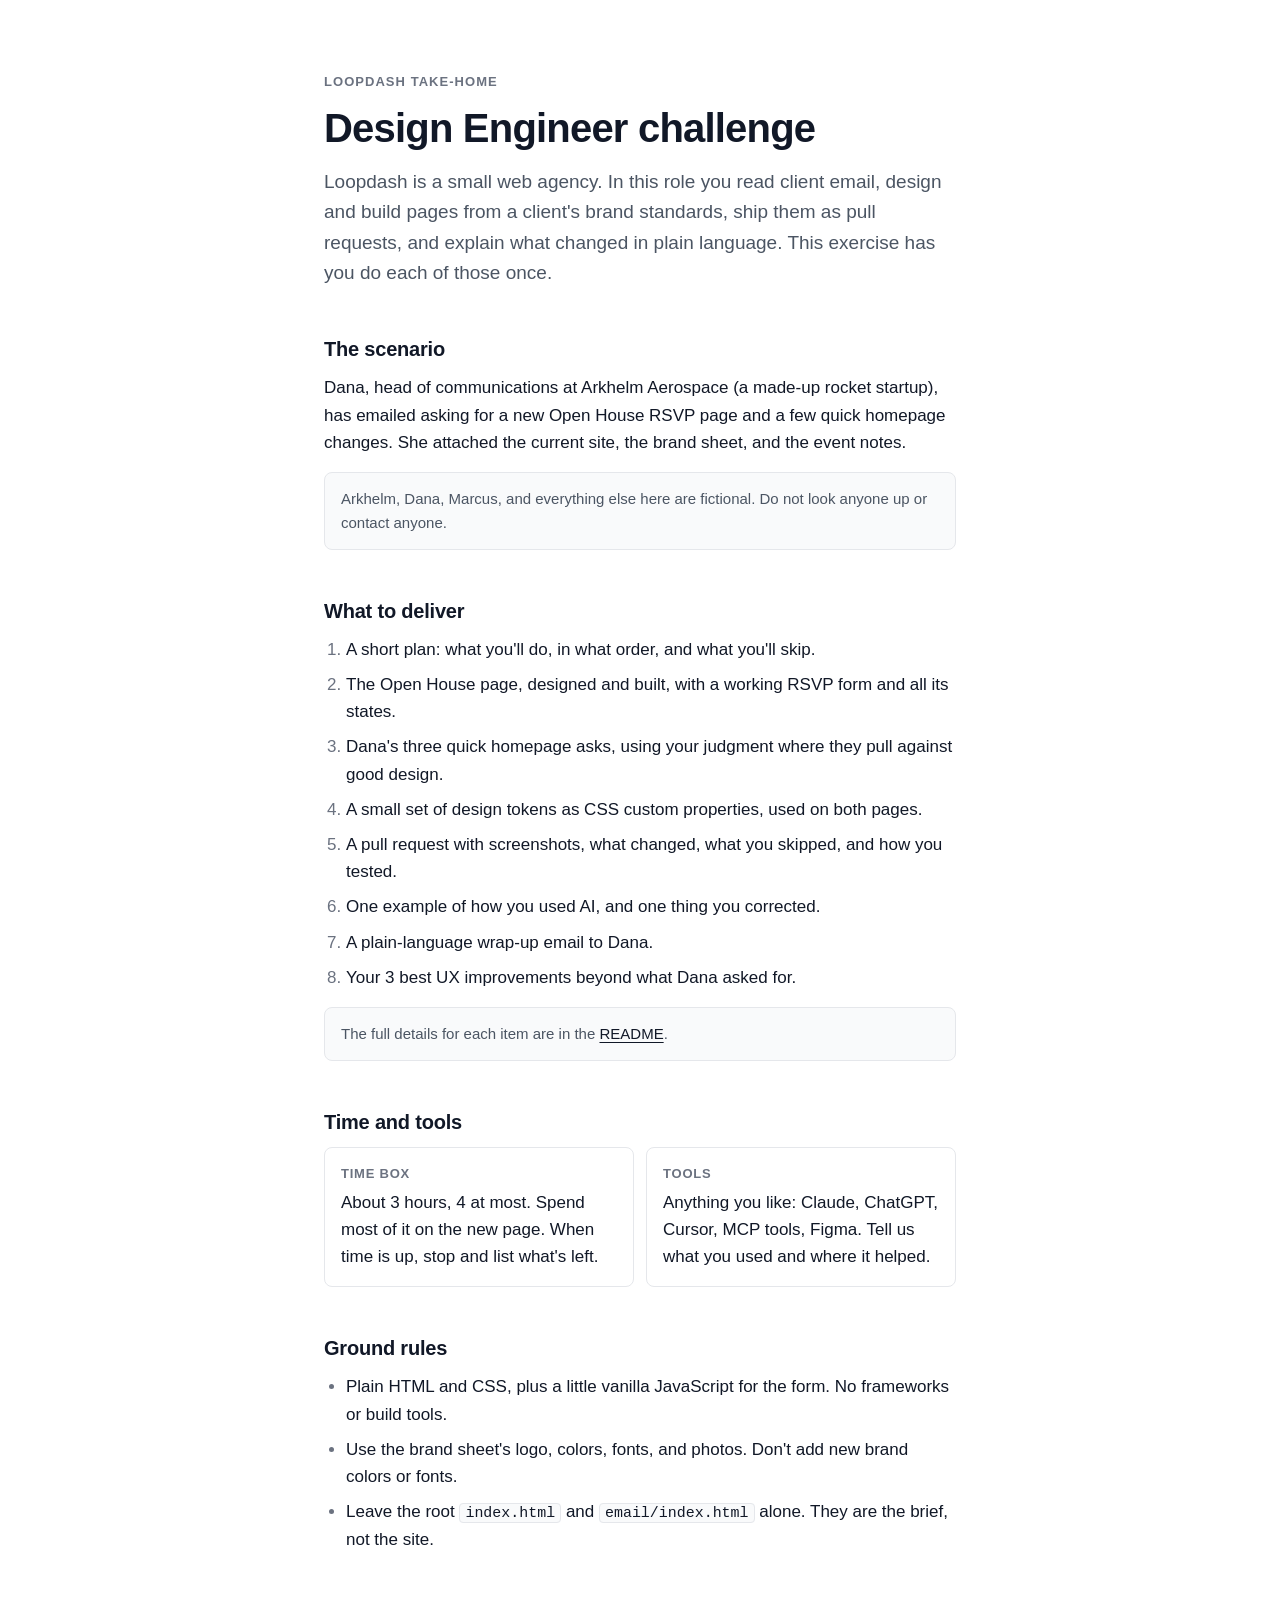
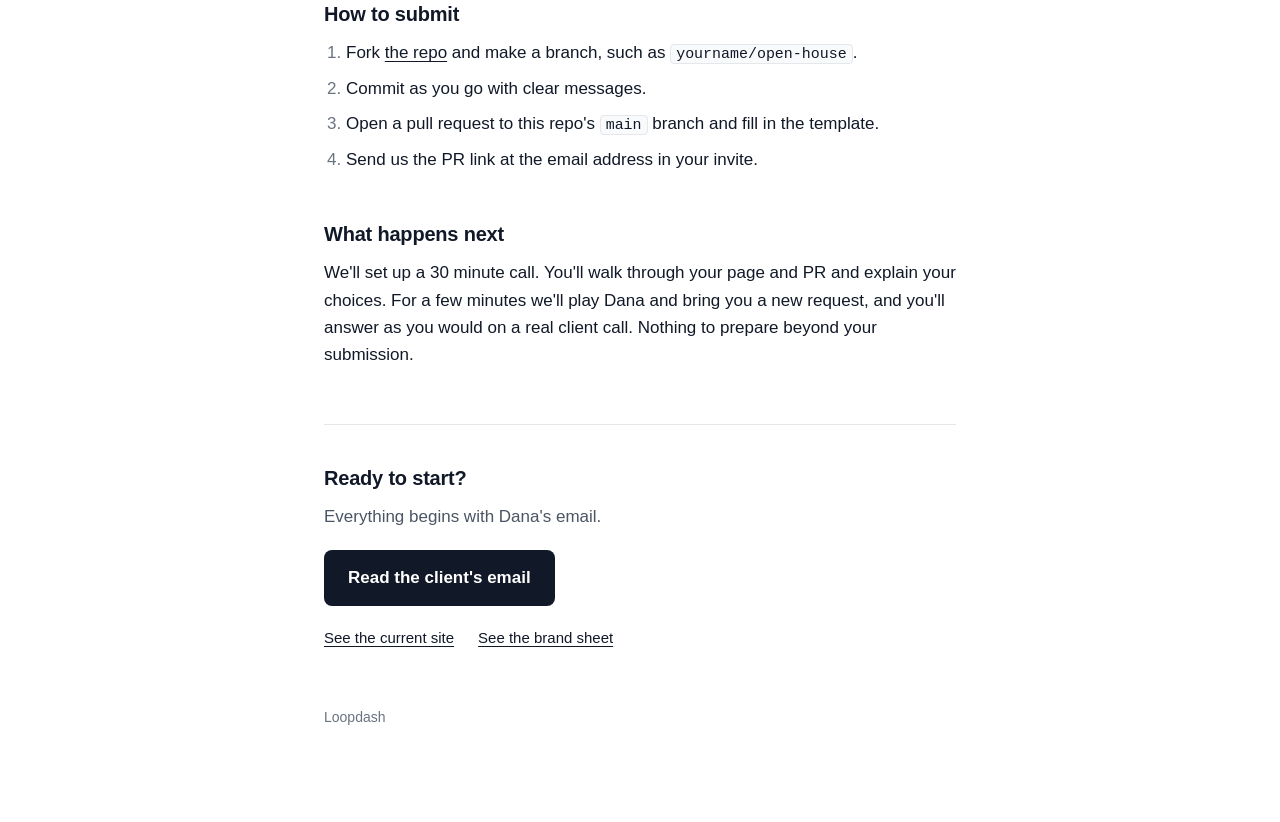
==== index.html @ 8eb222ab "Remove interviewer name from instructions and README" ====
<!DOCTYPE html>
<html lang="en">
<head>
  <meta charset="UTF-8">
  <meta name="viewport" content="width=device-width, initial-scale=1">
  <title>Design Engineer challenge | Loopdash</title>
  <meta name="description" content="Instructions for the Loopdash Design Engineer take-home challenge.">
  <style>
    :root {
      color-scheme: light;
      --ink: #111827;
      --muted: #4b5563;
      --subtle: #6b7280;
      --line: #e5e7eb;
      --bg: #ffffff;
      --panel: #f9fafb;
      --accent: #111827;
      --accent-hover: #374151;
      --focus: #2563eb;
    }
    * { box-sizing: border-box; }
    html { -webkit-text-size-adjust: 100%; }
    body {
      margin: 0;
      background: var(--bg);
      color: var(--ink);
      font-family: Inter, -apple-system, BlinkMacSystemFont, "Segoe UI", Roboto, Helvetica, Arial, sans-serif;
      font-size: 17px;
      line-height: 1.6;
    }
    main {
      max-width: 680px;
      margin: 0 auto;
      padding: 72px 24px 96px;
    }
    .eyebrow {
      margin: 0 0 12px;
      font-size: 13px;
      font-weight: 600;
      letter-spacing: 0.08em;
      text-transform: uppercase;
      color: var(--subtle);
    }
    h1 {
      margin: 0 0 16px;
      font-size: 40px;
      line-height: 1.15;
      letter-spacing: -0.02em;
    }
    .lede { margin: 0; font-size: 19px; color: var(--muted); }
    section { margin-top: 48px; }
    h2 {
      margin: 0 0 12px;
      font-size: 20px;
      line-height: 1.3;
      letter-spacing: -0.01em;
    }
    p { margin: 0 0 12px; }
    ul, ol { margin: 0; padding-left: 22px; }
    li { margin-bottom: 8px; }
    li::marker { color: var(--subtle); }
    code {
      font-family: ui-monospace, SFMono-Regular, Menlo, Consolas, monospace;
      font-size: 0.88em;
      background: var(--panel);
      border: 1px solid var(--line);
      border-radius: 4px;
      padding: 1px 5px;
    }
    .note {
      margin-top: 16px;
      padding: 14px 16px;
      background: var(--panel);
      border: 1px solid var(--line);
      border-radius: 8px;
      font-size: 15px;
      color: var(--muted);
    }
    .facts {
      display: grid;
      grid-template-columns: repeat(2, 1fr);
      gap: 12px;
      margin: 0;
    }
    .facts div {
      padding: 16px;
      border: 1px solid var(--line);
      border-radius: 8px;
    }
    .facts dt { font-size: 13px; font-weight: 600; color: var(--subtle); text-transform: uppercase; letter-spacing: 0.06em; }
    .facts dd { margin: 4px 0 0; }
    a { color: var(--ink); text-underline-offset: 3px; }
    a:hover { color: var(--accent-hover); }
    a:focus-visible, .btn:focus-visible { outline: 2px solid var(--focus); outline-offset: 3px; border-radius: 4px; }
    .cta {
      margin-top: 56px;
      padding-top: 40px;
      border-top: 1px solid var(--line);
    }
    .cta p { color: var(--muted); }
    .btn {
      display: inline-block;
      margin-top: 8px;
      padding: 14px 24px;
      background: var(--accent);
      color: #fff;
      border-radius: 8px;
      font-weight: 600;
      text-decoration: none;
      transition: background-color 0.15s ease;
    }
    .btn:hover { background: var(--accent-hover); color: #fff; }
    .btn:active { transform: translateY(1px); }
    .btn:focus-visible { border-radius: 8px; }
    .secondary {
      display: flex;
      flex-wrap: wrap;
      gap: 8px 24px;
      margin: 20px 0 0;
      padding: 0;
      list-style: none;
      font-size: 15px;
    }
    .secondary li { margin: 0; }
    footer { margin-top: 56px; font-size: 14px; color: var(--subtle); }
    @media (max-width: 600px) {
      body { font-size: 16px; }
      main { padding: 40px 20px 64px; }
      h1 { font-size: 30px; }
      .lede { font-size: 17px; }
      section { margin-top: 40px; }
      .facts { grid-template-columns: 1fr; }
      .btn { display: block; text-align: center; }
    }
    @media (prefers-reduced-motion: reduce) {
      .btn { transition: none; }
      .btn:active { transform: none; }
    }
  </style>
</head>
<body>
  <main>
    <p class="eyebrow">Loopdash take-home</p>
    <h1>Design Engineer challenge</h1>
    <p class="lede">Loopdash is a small web agency. In this role you read client email, design and build pages from a client's brand standards, ship them as pull requests, and explain what changed in plain language. This exercise has you do each of those once.</p>

    <section aria-labelledby="scenario">
      <h2 id="scenario">The scenario</h2>
      <p>Dana, head of communications at Arkhelm Aerospace (a made-up rocket startup), has emailed asking for a new Open House RSVP page and a few quick homepage changes. She attached the current site, the brand sheet, and the event notes.</p>
      <p class="note">Arkhelm, Dana, Marcus, and everything else here are fictional. Do not look anyone up or contact anyone.</p>
    </section>

    <section aria-labelledby="deliver">
      <h2 id="deliver">What to deliver</h2>
      <ol>
        <li>A short plan: what you'll do, in what order, and what you'll skip.</li>
        <li>The Open House page, designed and built, with a working RSVP form and all its states.</li>
        <li>Dana's three quick homepage asks, using your judgment where they pull against good design.</li>
        <li>A small set of design tokens as CSS custom properties, used on both pages.</li>
        <li>A pull request with screenshots, what changed, what you skipped, and how you tested.</li>
        <li>One example of how you used AI, and one thing you corrected.</li>
        <li>A plain-language wrap-up email to Dana.</li>
        <li>Your 3 best UX improvements beyond what Dana asked for.</li>
      </ol>
      <p class="note">The full details for each item are in the <a href="https://github.com/loopdash/design-engineer-challenge#readme">README</a>.</p>
    </section>

    <section aria-labelledby="time">
      <h2 id="time">Time and tools</h2>
      <dl class="facts">
        <div>
          <dt>Time box</dt>
          <dd>About 3 hours, 4 at most. Spend most of it on the new page. When time is up, stop and list what's left.</dd>
        </div>
        <div>
          <dt>Tools</dt>
          <dd>Anything you like: Claude, ChatGPT, Cursor, MCP tools, Figma. Tell us what you used and where it helped.</dd>
        </div>
      </dl>
    </section>

    <section aria-labelledby="rules">
      <h2 id="rules">Ground rules</h2>
      <ul>
        <li>Plain HTML and CSS, plus a little vanilla JavaScript for the form. No frameworks or build tools.</li>
        <li>Use the brand sheet's logo, colors, fonts, and photos. Don't add new brand colors or fonts.</li>
        <li>Leave the root <code>index.html</code> and <code>email/index.html</code> alone. They are the brief, not the site.</li>
      </ul>
    </section>

    <section aria-labelledby="submit">
      <h2 id="submit">How to submit</h2>
      <ol>
        <li>Fork <a href="https://github.com/loopdash/design-engineer-challenge">the repo</a> and make a branch, such as <code>yourname/open-house</code>.</li>
        <li>Commit as you go with clear messages.</li>
        <li>Open a pull request to this repo's <code>main</code> branch and fill in the template.</li>
        <li>Send us the PR link at the email address in your invite.</li>
      </ol>
    </section>

    <section aria-labelledby="next">
      <h2 id="next">What happens next</h2>
      <p>We'll set up a 30 minute call. You'll walk through your page and PR and explain your choices. For a few minutes we'll play Dana and bring you a new request, and you'll answer as you would on a real client call. Nothing to prepare beyond your submission.</p>
    </section>

    <section class="cta" aria-labelledby="start">
      <h2 id="start">Ready to start?</h2>
      <p>Everything begins with Dana's email.</p>
      <a class="btn" href="email/index.html">Read the client's email</a>
      <ul class="secondary">
        <li><a href="site/index.html">See the current site</a></li>
        <li><a href="brand/index.html">See the brand sheet</a></li>
      </ul>
    </section>

    <footer>Loopdash</footer>
  </main>
</body>
</html>
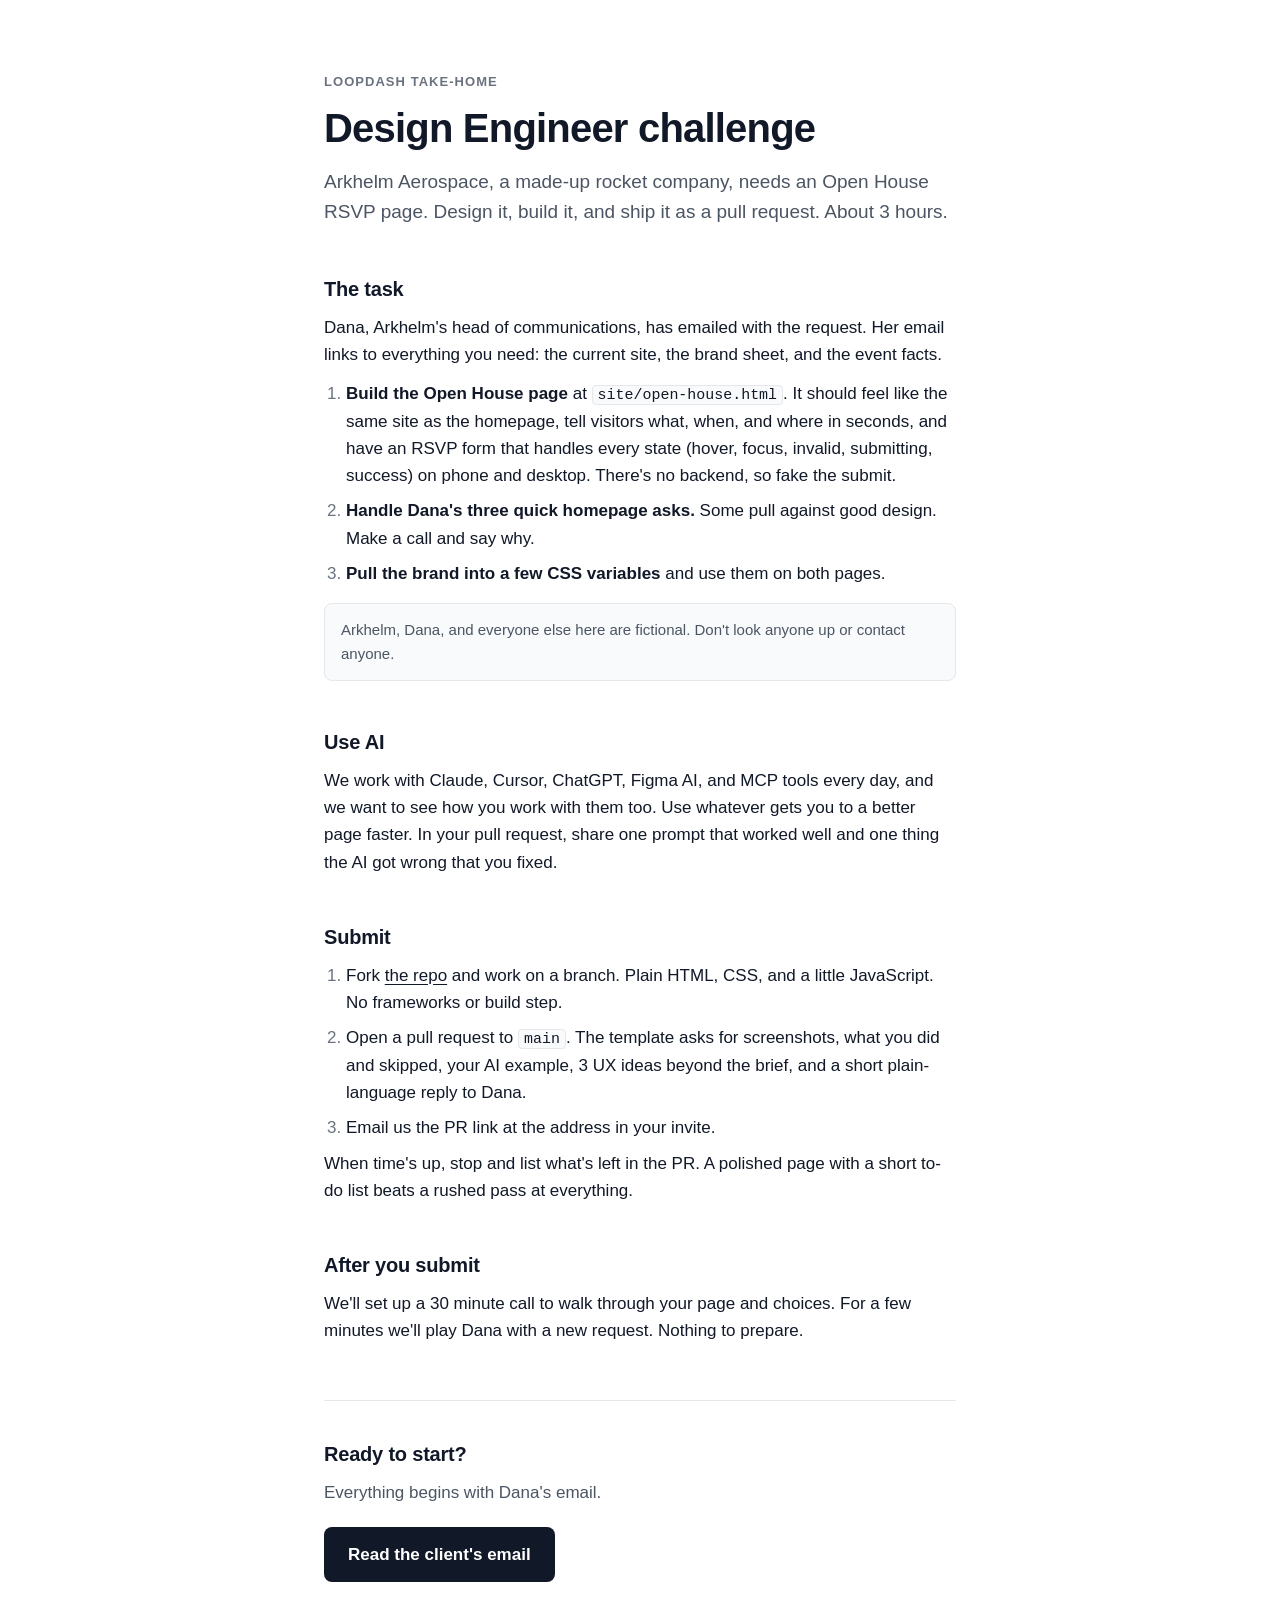
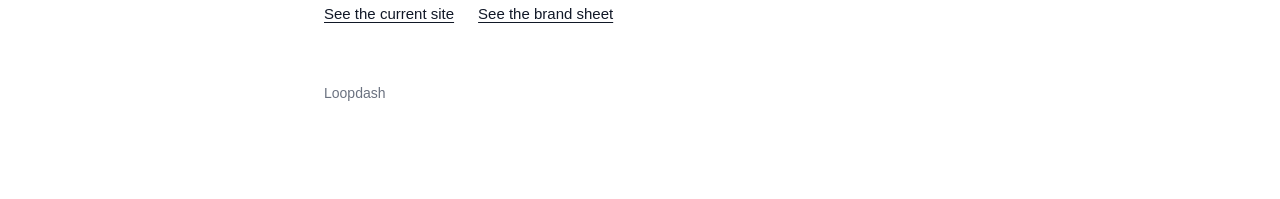
==== commit 95b5b578: "Make the instructions page the single focused brief and trim README to internal notes" ====
--- a/index.html
+++ b/index.html
@@ -142,65 +142,37 @@
   <main>
     <p class="eyebrow">Loopdash take-home</p>
     <h1>Design Engineer challenge</h1>
-    <p class="lede">Loopdash is a small web agency. In this role you read client email, design and build pages from a client's brand standards, ship them as pull requests, and explain what changed in plain language. This exercise has you do each of those once.</p>
+    <p class="lede">Arkhelm Aerospace, a made-up rocket company, needs an Open House RSVP page. Design it, build it, and ship it as a pull request. About 3 hours.</p>
 
-    <section aria-labelledby="scenario">
-      <h2 id="scenario">The scenario</h2>
-      <p>Dana, head of communications at Arkhelm Aerospace (a made-up rocket startup), has emailed asking for a new Open House RSVP page and a few quick homepage changes. She attached the current site, the brand sheet, and the event notes.</p>
-      <p class="note">Arkhelm, Dana, Marcus, and everything else here are fictional. Do not look anyone up or contact anyone.</p>
+    <section aria-labelledby="task">
+      <h2 id="task">The task</h2>
+      <p>Dana, Arkhelm's head of communications, has emailed with the request. Her email links to everything you need: the current site, the brand sheet, and the event facts.</p>
+      <ol>
+        <li><strong>Build the Open House page</strong> at <code>site/open-house.html</code>. It should feel like the same site as the homepage, tell visitors what, when, and where in seconds, and have an RSVP form that handles every state (hover, focus, invalid, submitting, success) on phone and desktop. There's no backend, so fake the submit.</li>
+        <li><strong>Handle Dana's three quick homepage asks.</strong> Some pull against good design. Make a call and say why.</li>
+        <li><strong>Pull the brand into a few CSS variables</strong> and use them on both pages.</li>
+      </ol>
+      <p class="note">Arkhelm, Dana, and everyone else here are fictional. Don't look anyone up or contact anyone.</p>
     </section>
 
-    <section aria-labelledby="deliver">
-      <h2 id="deliver">What to deliver</h2>
-      <ol>
-        <li>A short plan: what you'll do, in what order, and what you'll skip.</li>
-        <li>The Open House page, designed and built, with a working RSVP form and all its states.</li>
-        <li>Dana's three quick homepage asks, using your judgment where they pull against good design.</li>
-        <li>A small set of design tokens as CSS custom properties, used on both pages.</li>
-        <li>A pull request with screenshots, what changed, what you skipped, and how you tested.</li>
-        <li>One example of how you used AI, and one thing you corrected.</li>
-        <li>A plain-language wrap-up email to Dana.</li>
-        <li>Your 3 best UX improvements beyond what Dana asked for.</li>
-      </ol>
-      <p class="note">The full details for each item are in the <a href="https://github.com/loopdash/design-engineer-challenge#readme">README</a>.</p>
-    </section>
-
-    <section aria-labelledby="time">
-      <h2 id="time">Time and tools</h2>
-      <dl class="facts">
-        <div>
-          <dt>Time box</dt>
-          <dd>About 3 hours, 4 at most. Spend most of it on the new page. When time is up, stop and list what's left.</dd>
-        </div>
-        <div>
-          <dt>Tools</dt>
-          <dd>Anything you like: Claude, ChatGPT, Cursor, MCP tools, Figma. Tell us what you used and where it helped.</dd>
-        </div>
-      </dl>
-    </section>
-
-    <section aria-labelledby="rules">
-      <h2 id="rules">Ground rules</h2>
-      <ul>
-        <li>Plain HTML and CSS, plus a little vanilla JavaScript for the form. No frameworks or build tools.</li>
-        <li>Use the brand sheet's logo, colors, fonts, and photos. Don't add new brand colors or fonts.</li>
-        <li>Leave the root <code>index.html</code> and <code>email/index.html</code> alone. They are the brief, not the site.</li>
-      </ul>
+    <section aria-labelledby="ai">
+      <h2 id="ai">Use AI</h2>
+      <p>We work with Claude, Cursor, ChatGPT, Figma AI, and MCP tools every day, and we want to see how you work with them too. Use whatever gets you to a better page faster. In your pull request, share one prompt that worked well and one thing the AI got wrong that you fixed.</p>
     </section>
 
     <section aria-labelledby="submit">
-      <h2 id="submit">How to submit</h2>
+      <h2 id="submit">Submit</h2>
       <ol>
-        <li>Fork <a href="https://github.com/loopdash/design-engineer-challenge">the repo</a> and make a branch, such as <code>yourname/open-house</code>.</li>
-        <li>Commit as you go with clear messages.</li>
-        <li>Open a pull request to this repo's <code>main</code> branch and fill in the template.</li>
-        <li>Send us the PR link at the email address in your invite.</li>
+        <li>Fork <a href="https://github.com/loopdash/design-engineer-challenge">the repo</a> and work on a branch. Plain HTML, CSS, and a little JavaScript. No frameworks or build step.</li>
+        <li>Open a pull request to <code>main</code>. The template asks for screenshots, what you did and skipped, your AI example, 3 UX ideas beyond the brief, and a short plain-language reply to Dana.</li>
+        <li>Email us the PR link at the address in your invite.</li>
       </ol>
+      <p>When time's up, stop and list what's left in the PR. A polished page with a short to-do list beats a rushed pass at everything.</p>
     </section>
 
     <section aria-labelledby="next">
-      <h2 id="next">What happens next</h2>
-      <p>We'll set up a 30 minute call. You'll walk through your page and PR and explain your choices. For a few minutes we'll play Dana and bring you a new request, and you'll answer as you would on a real client call. Nothing to prepare beyond your submission.</p>
+      <h2 id="next">After you submit</h2>
+      <p>We'll set up a 30 minute call to walk through your page and choices. For a few minutes we'll play Dana with a new request. Nothing to prepare.</p>
     </section>
 
     <section class="cta" aria-labelledby="start">
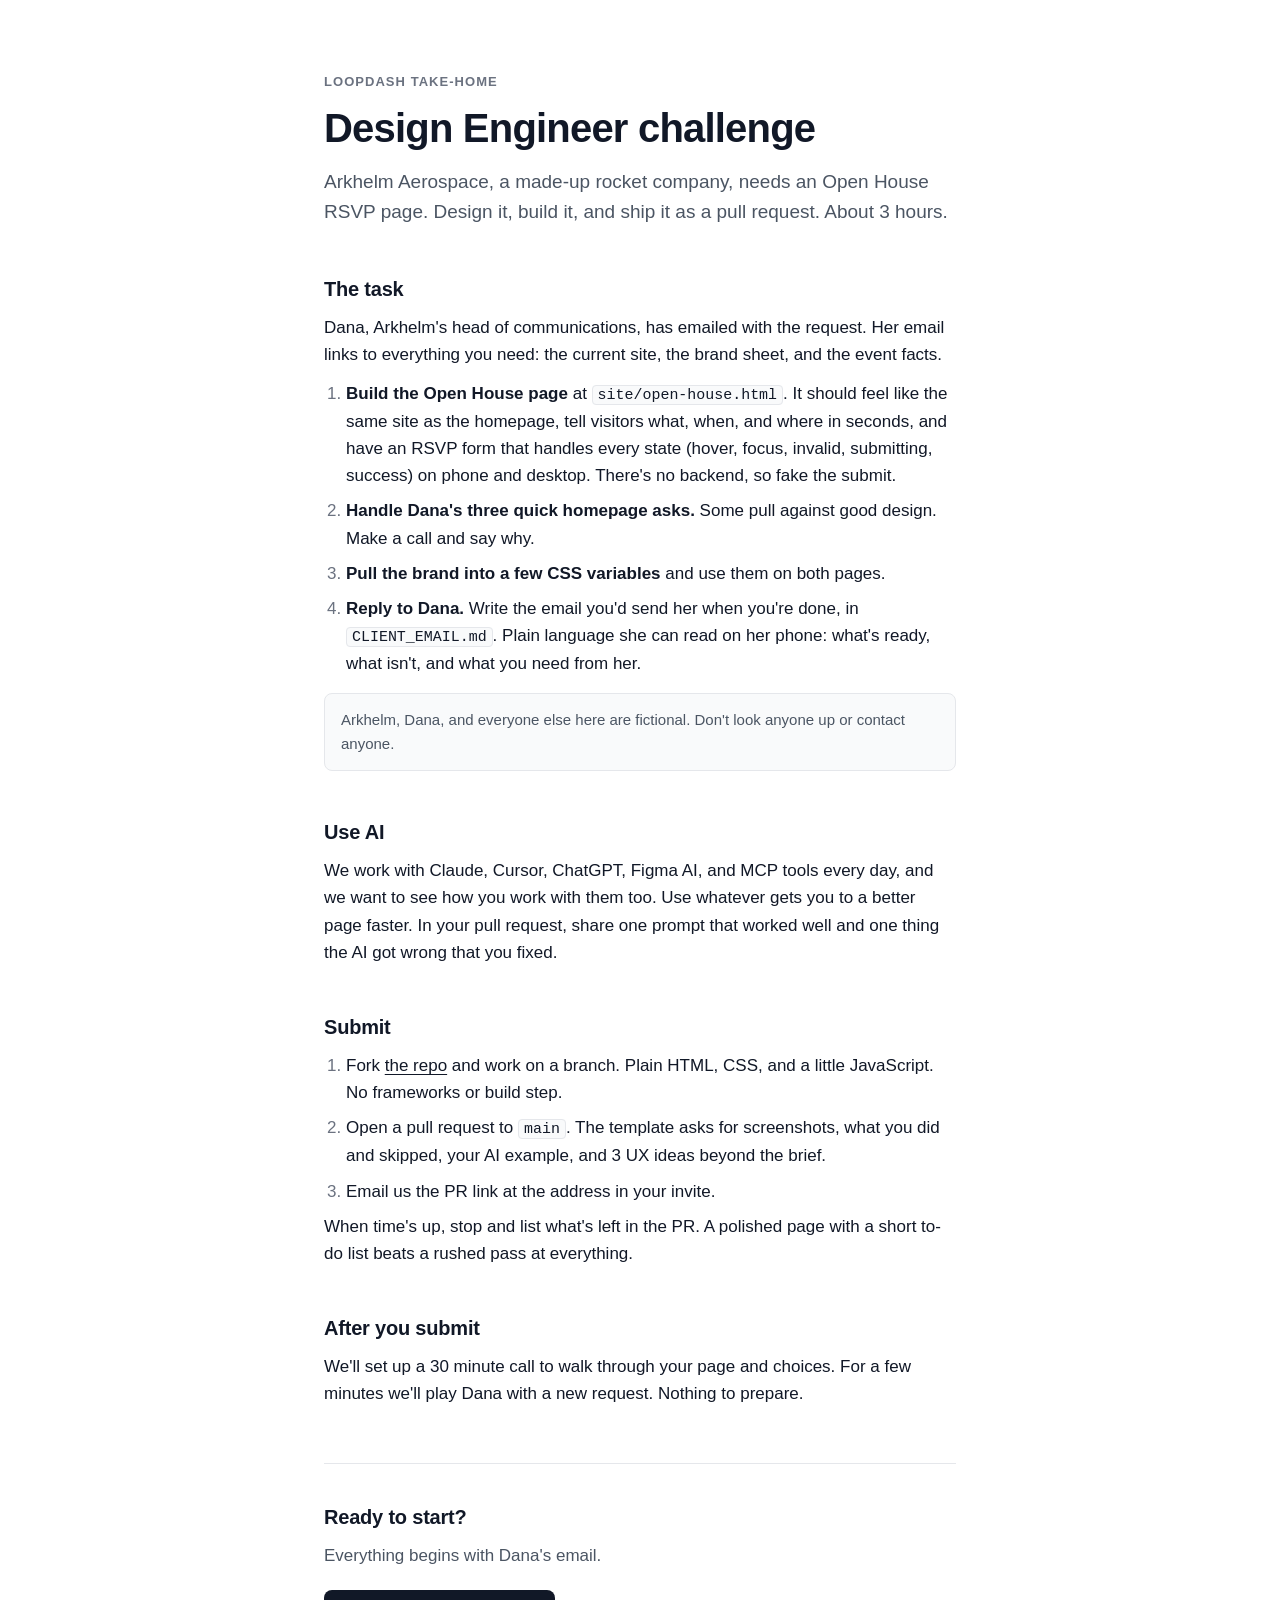
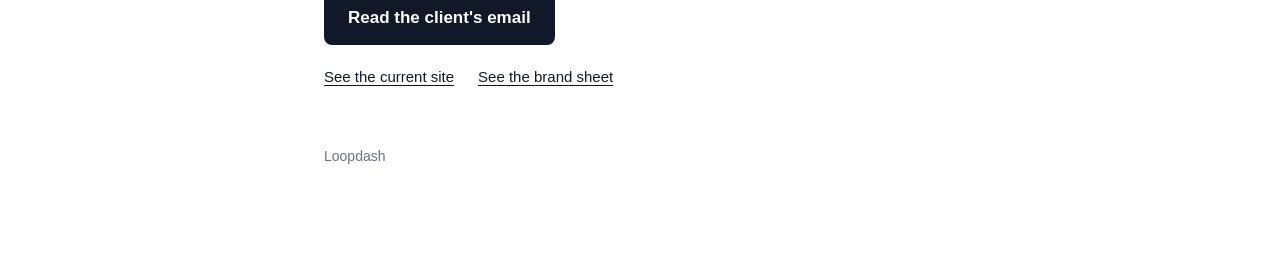
==== commit 1a6f386f: "Require a CLIENT_EMAIL.md reply to Dana" ====
--- a/index.html
+++ b/index.html
@@ -151,6 +151,7 @@
         <li><strong>Build the Open House page</strong> at <code>site/open-house.html</code>. It should feel like the same site as the homepage, tell visitors what, when, and where in seconds, and have an RSVP form that handles every state (hover, focus, invalid, submitting, success) on phone and desktop. There's no backend, so fake the submit.</li>
         <li><strong>Handle Dana's three quick homepage asks.</strong> Some pull against good design. Make a call and say why.</li>
         <li><strong>Pull the brand into a few CSS variables</strong> and use them on both pages.</li>
+        <li><strong>Reply to Dana.</strong> Write the email you'd send her when you're done, in <code>CLIENT_EMAIL.md</code>. Plain language she can read on her phone: what's ready, what isn't, and what you need from her.</li>
       </ol>
       <p class="note">Arkhelm, Dana, and everyone else here are fictional. Don't look anyone up or contact anyone.</p>
     </section>
@@ -164,7 +165,7 @@
       <h2 id="submit">Submit</h2>
       <ol>
         <li>Fork <a href="https://github.com/loopdash/design-engineer-challenge">the repo</a> and work on a branch. Plain HTML, CSS, and a little JavaScript. No frameworks or build step.</li>
-        <li>Open a pull request to <code>main</code>. The template asks for screenshots, what you did and skipped, your AI example, 3 UX ideas beyond the brief, and a short plain-language reply to Dana.</li>
+        <li>Open a pull request to <code>main</code>. The template asks for screenshots, what you did and skipped, your AI example, and 3 UX ideas beyond the brief.</li>
         <li>Email us the PR link at the address in your invite.</li>
       </ol>
       <p>When time's up, stop and list what's left in the PR. A polished page with a short to-do list beats a rushed pass at everything.</p>
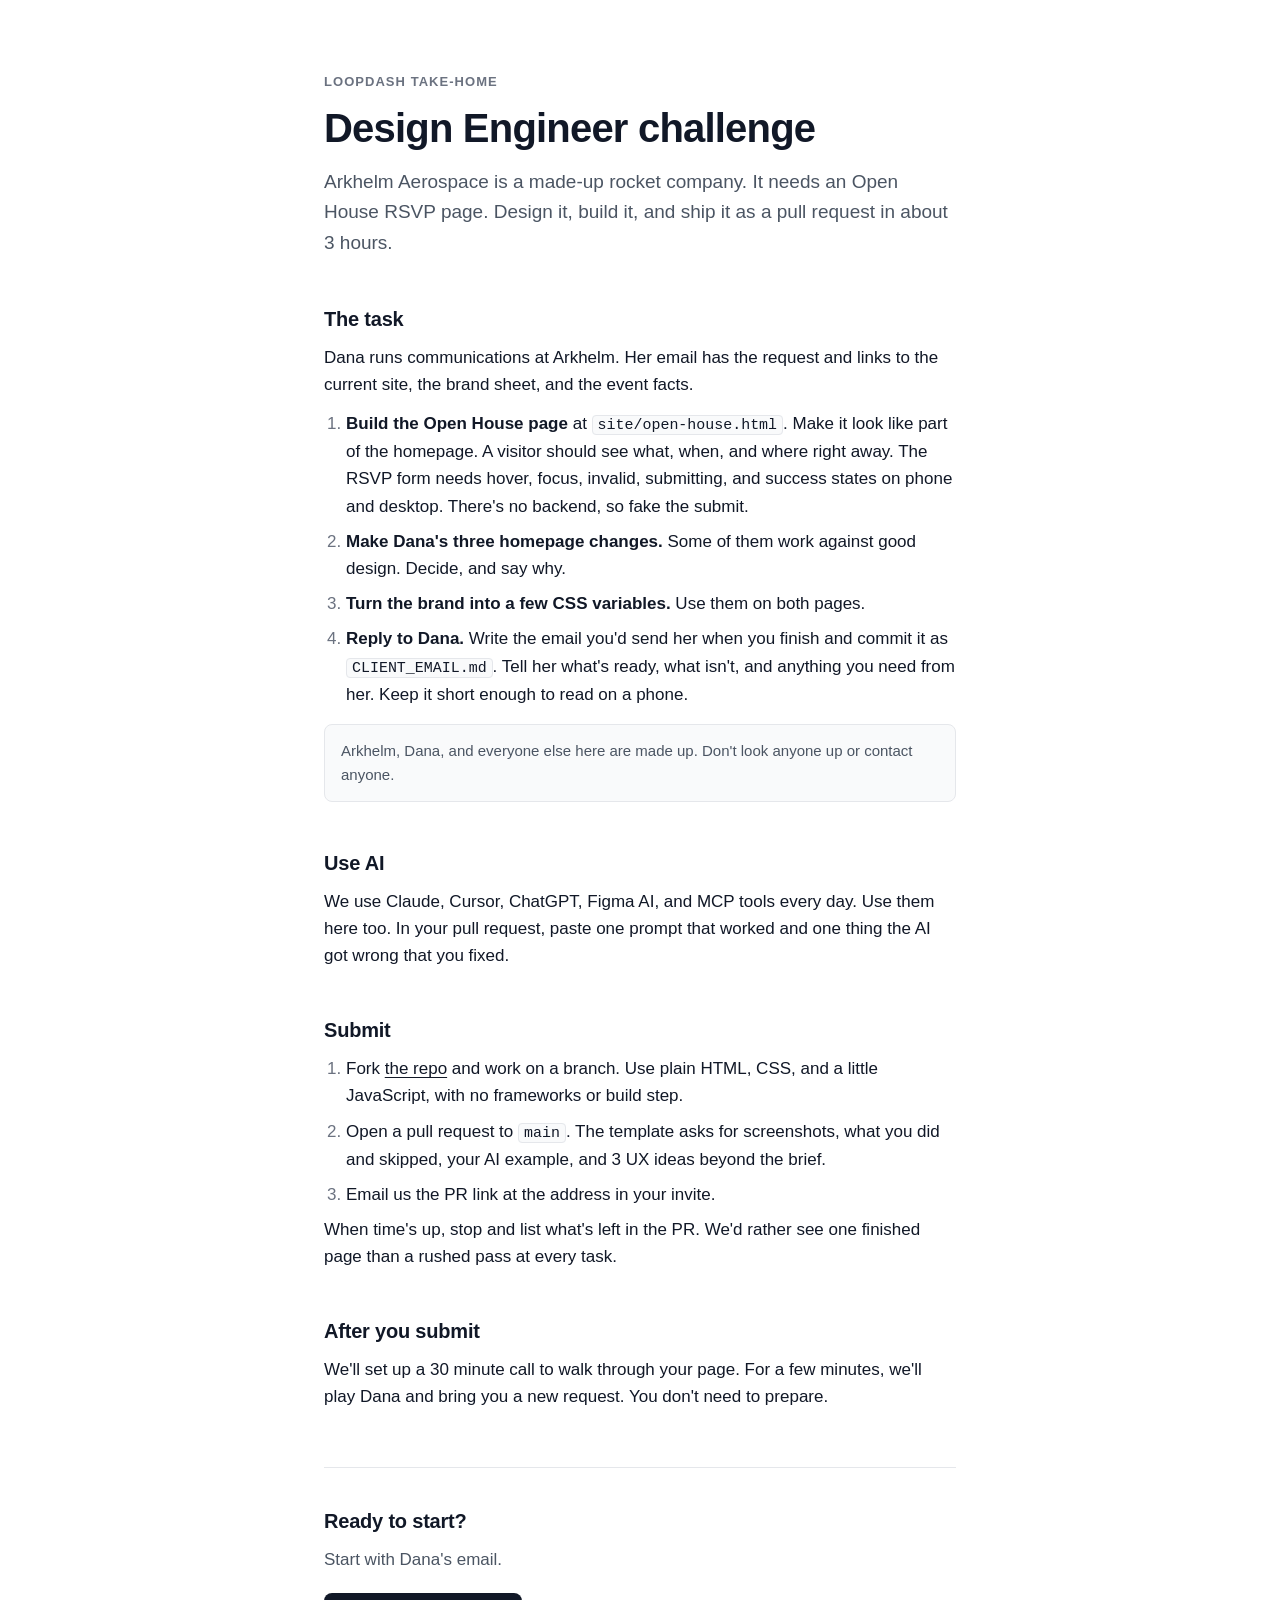
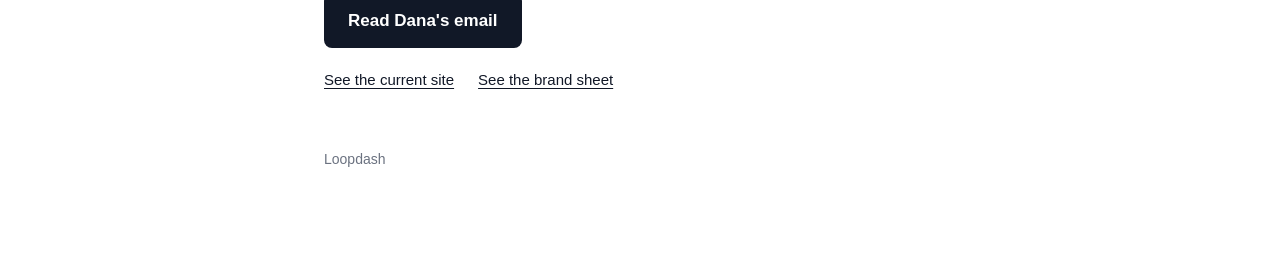
==== commit 0eb835ac: "Tighten instructions copy" ====
--- a/index.html
+++ b/index.html
@@ -142,44 +142,44 @@
   <main>
     <p class="eyebrow">Loopdash take-home</p>
     <h1>Design Engineer challenge</h1>
-    <p class="lede">Arkhelm Aerospace, a made-up rocket company, needs an Open House RSVP page. Design it, build it, and ship it as a pull request. About 3 hours.</p>
+    <p class="lede">Arkhelm Aerospace is a made-up rocket company. It needs an Open House RSVP page. Design it, build it, and ship it as a pull request in about 3 hours.</p>
 
     <section aria-labelledby="task">
       <h2 id="task">The task</h2>
-      <p>Dana, Arkhelm's head of communications, has emailed with the request. Her email links to everything you need: the current site, the brand sheet, and the event facts.</p>
+      <p>Dana runs communications at Arkhelm. Her email has the request and links to the current site, the brand sheet, and the event facts.</p>
       <ol>
-        <li><strong>Build the Open House page</strong> at <code>site/open-house.html</code>. It should feel like the same site as the homepage, tell visitors what, when, and where in seconds, and have an RSVP form that handles every state (hover, focus, invalid, submitting, success) on phone and desktop. There's no backend, so fake the submit.</li>
-        <li><strong>Handle Dana's three quick homepage asks.</strong> Some pull against good design. Make a call and say why.</li>
-        <li><strong>Pull the brand into a few CSS variables</strong> and use them on both pages.</li>
-        <li><strong>Reply to Dana.</strong> Write the email you'd send her when you're done, in <code>CLIENT_EMAIL.md</code>. Plain language she can read on her phone: what's ready, what isn't, and what you need from her.</li>
+        <li><strong>Build the Open House page</strong> at <code>site/open-house.html</code>. Make it look like part of the homepage. A visitor should see what, when, and where right away. The RSVP form needs hover, focus, invalid, submitting, and success states on phone and desktop. There's no backend, so fake the submit.</li>
+        <li><strong>Make Dana's three homepage changes.</strong> Some of them work against good design. Decide, and say why.</li>
+        <li><strong>Turn the brand into a few CSS variables.</strong> Use them on both pages.</li>
+        <li><strong>Reply to Dana.</strong> Write the email you'd send her when you finish and commit it as <code>CLIENT_EMAIL.md</code>. Tell her what's ready, what isn't, and anything you need from her. Keep it short enough to read on a phone.</li>
       </ol>
-      <p class="note">Arkhelm, Dana, and everyone else here are fictional. Don't look anyone up or contact anyone.</p>
+      <p class="note">Arkhelm, Dana, and everyone else here are made up. Don't look anyone up or contact anyone.</p>
     </section>
 
     <section aria-labelledby="ai">
       <h2 id="ai">Use AI</h2>
-      <p>We work with Claude, Cursor, ChatGPT, Figma AI, and MCP tools every day, and we want to see how you work with them too. Use whatever gets you to a better page faster. In your pull request, share one prompt that worked well and one thing the AI got wrong that you fixed.</p>
+      <p>We use Claude, Cursor, ChatGPT, Figma AI, and MCP tools every day. Use them here too. In your pull request, paste one prompt that worked and one thing the AI got wrong that you fixed.</p>
     </section>
 
     <section aria-labelledby="submit">
       <h2 id="submit">Submit</h2>
       <ol>
-        <li>Fork <a href="https://github.com/loopdash/design-engineer-challenge">the repo</a> and work on a branch. Plain HTML, CSS, and a little JavaScript. No frameworks or build step.</li>
+        <li>Fork <a href="https://github.com/loopdash/design-engineer-challenge">the repo</a> and work on a branch. Use plain HTML, CSS, and a little JavaScript, with no frameworks or build step.</li>
         <li>Open a pull request to <code>main</code>. The template asks for screenshots, what you did and skipped, your AI example, and 3 UX ideas beyond the brief.</li>
         <li>Email us the PR link at the address in your invite.</li>
       </ol>
-      <p>When time's up, stop and list what's left in the PR. A polished page with a short to-do list beats a rushed pass at everything.</p>
+      <p>When time's up, stop and list what's left in the PR. We'd rather see one finished page than a rushed pass at every task.</p>
     </section>
 
     <section aria-labelledby="next">
       <h2 id="next">After you submit</h2>
-      <p>We'll set up a 30 minute call to walk through your page and choices. For a few minutes we'll play Dana with a new request. Nothing to prepare.</p>
+      <p>We'll set up a 30 minute call to walk through your page. For a few minutes, we'll play Dana and bring you a new request. You don't need to prepare.</p>
     </section>
 
     <section class="cta" aria-labelledby="start">
       <h2 id="start">Ready to start?</h2>
-      <p>Everything begins with Dana's email.</p>
-      <a class="btn" href="email/index.html">Read the client's email</a>
+      <p>Start with Dana's email.</p>
+      <a class="btn" href="email/index.html">Read Dana's email</a>
       <ul class="secondary">
         <li><a href="site/index.html">See the current site</a></li>
         <li><a href="brand/index.html">See the brand sheet</a></li>
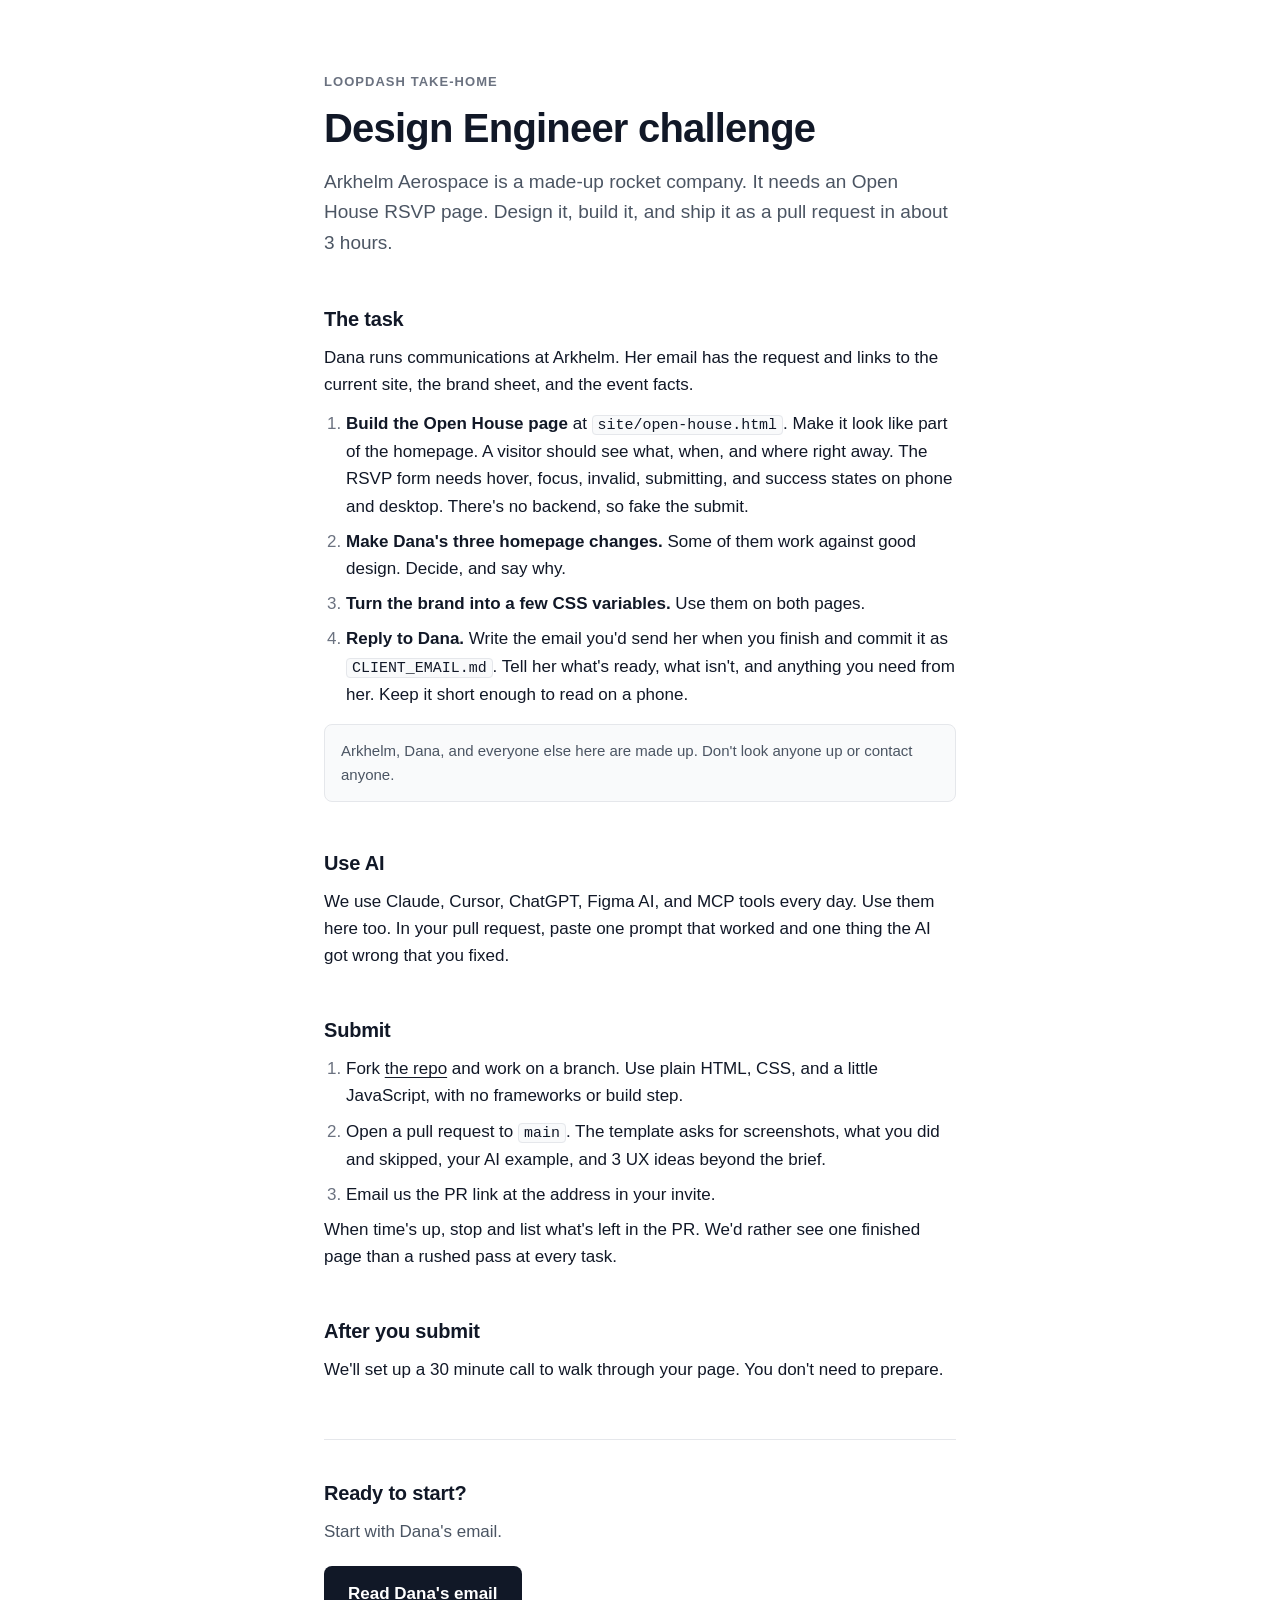
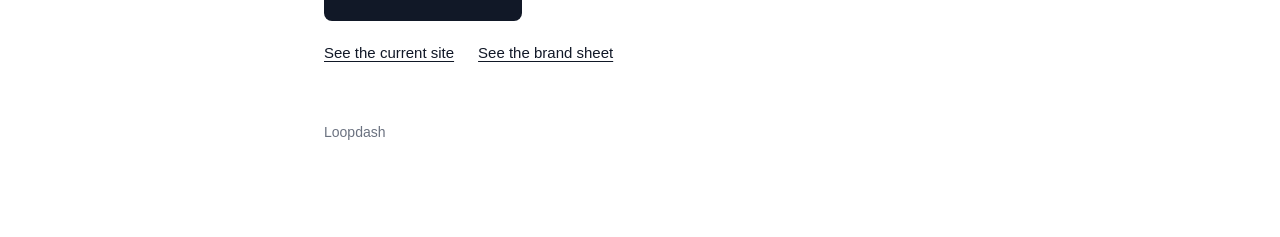
==== commit 0eb1b69a: "Drop the client role-play line from the call description" ====
--- a/index.html
+++ b/index.html
@@ -173,7 +173,7 @@
 
     <section aria-labelledby="next">
       <h2 id="next">After you submit</h2>
-      <p>We'll set up a 30 minute call to walk through your page. For a few minutes, we'll play Dana and bring you a new request. You don't need to prepare.</p>
+      <p>We'll set up a 30 minute call to walk through your page. You don't need to prepare.</p>
     </section>
 
     <section class="cta" aria-labelledby="start">
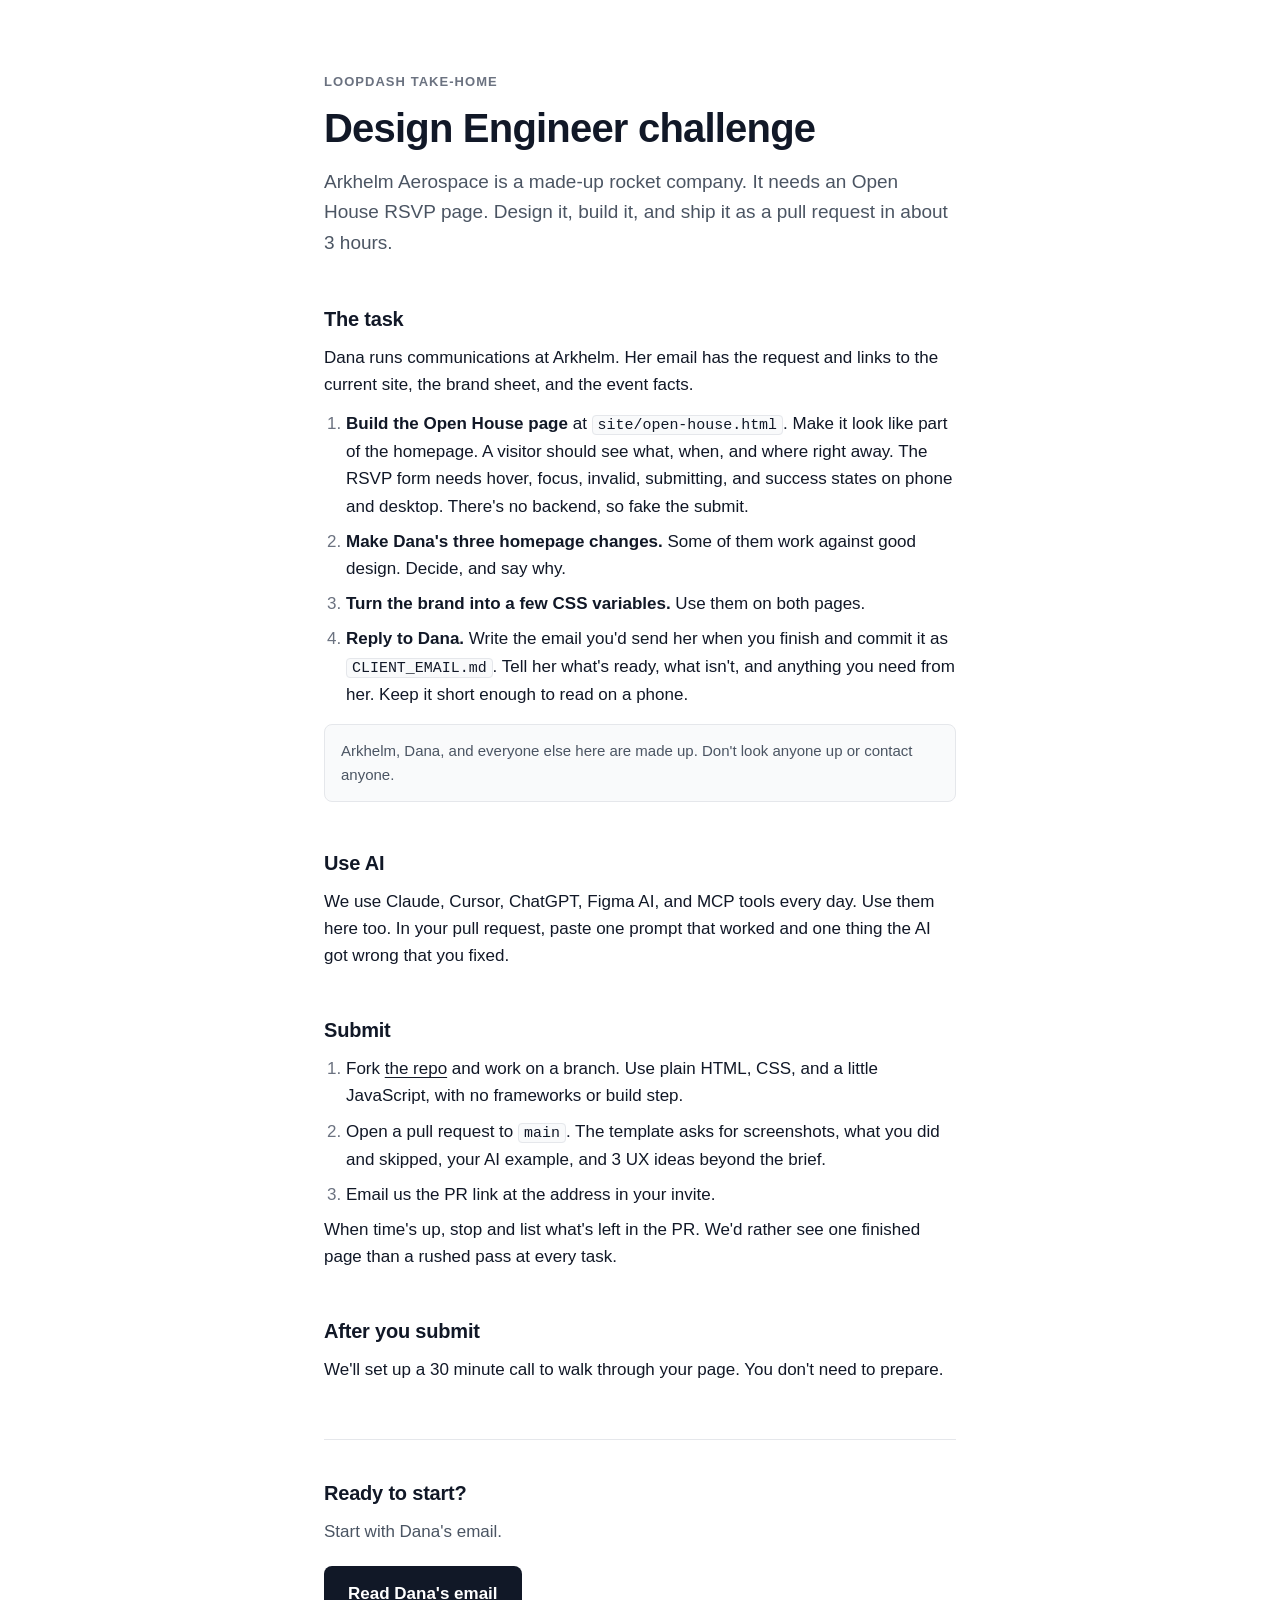
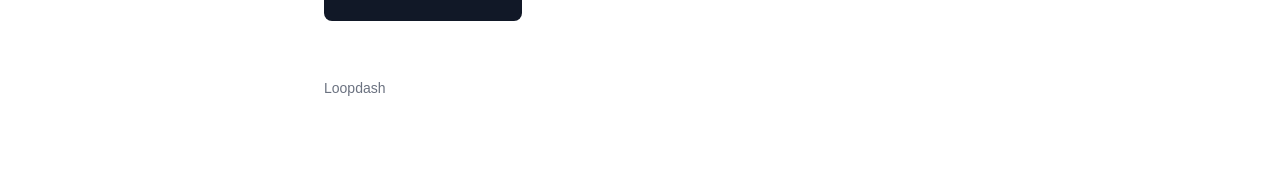
==== commit 86c04c04: "Remove site and brand sheet links under the email button" ====
--- a/index.html
+++ b/index.html
@@ -180,10 +180,6 @@
       <h2 id="start">Ready to start?</h2>
       <p>Start with Dana's email.</p>
       <a class="btn" href="email/index.html">Read Dana's email</a>
-      <ul class="secondary">
-        <li><a href="site/index.html">See the current site</a></li>
-        <li><a href="brand/index.html">See the brand sheet</a></li>
-      </ul>
     </section>
 
     <footer>Loopdash</footer>
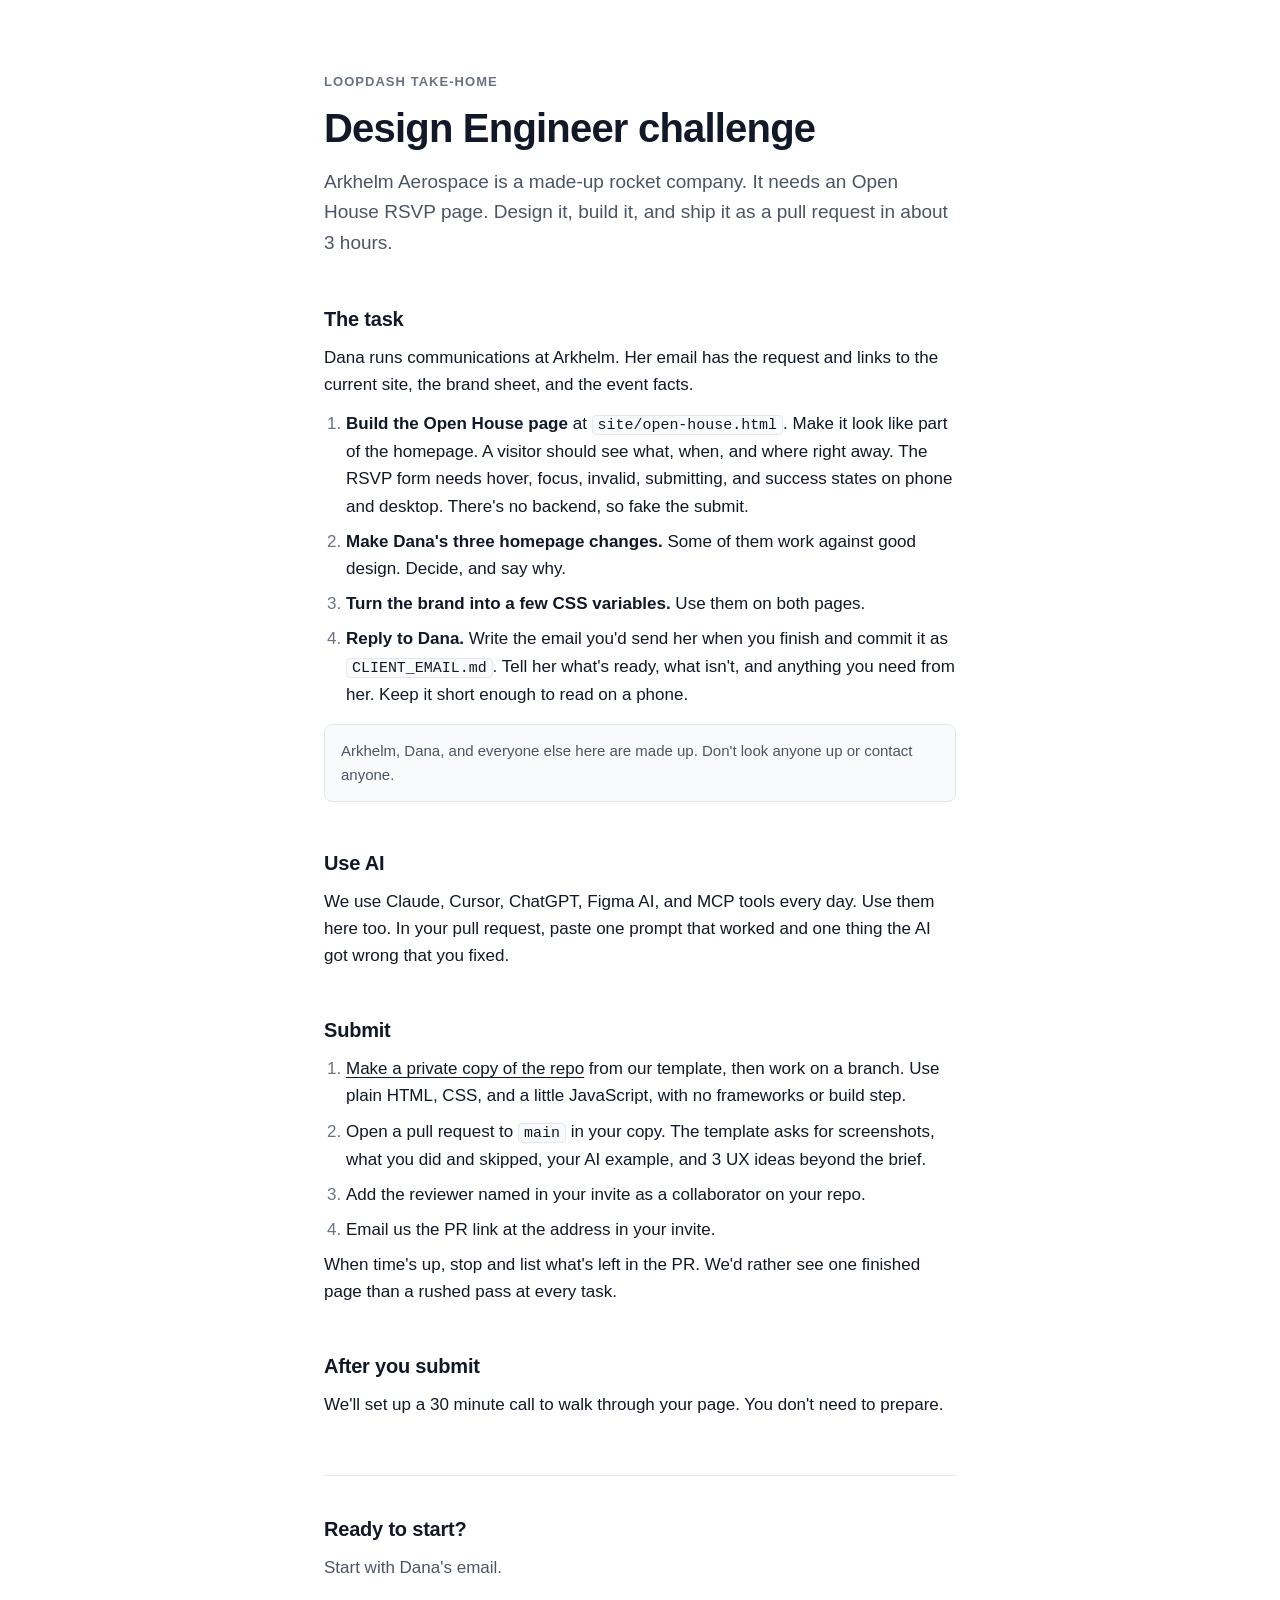
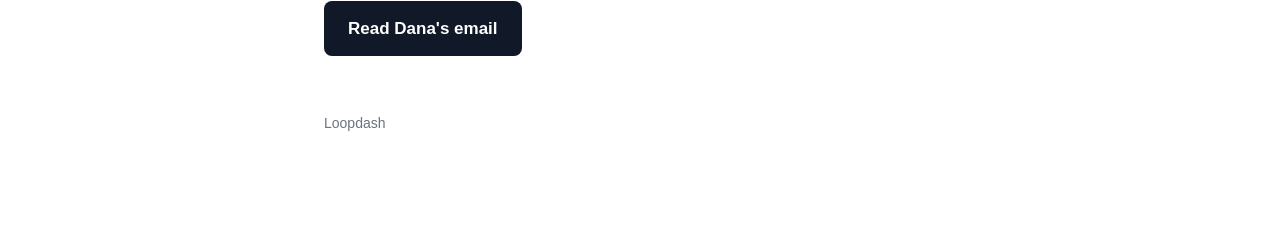
==== commit 233bd813: "Submit through a private copy instead of a public fork" ====
--- a/index.html
+++ b/index.html
@@ -164,8 +164,9 @@
     <section aria-labelledby="submit">
       <h2 id="submit">Submit</h2>
       <ol>
-        <li>Fork <a href="https://github.com/loopdash/design-engineer-challenge">the repo</a> and work on a branch. Use plain HTML, CSS, and a little JavaScript, with no frameworks or build step.</li>
-        <li>Open a pull request to <code>main</code>. The template asks for screenshots, what you did and skipped, your AI example, and 3 UX ideas beyond the brief.</li>
+        <li><a href="https://github.com/new?template_name=design-engineer-challenge&amp;template_owner=loopdash">Make a private copy of the repo</a> from our template, then work on a branch. Use plain HTML, CSS, and a little JavaScript, with no frameworks or build step.</li>
+        <li>Open a pull request to <code>main</code> in your copy. The template asks for screenshots, what you did and skipped, your AI example, and 3 UX ideas beyond the brief.</li>
+        <li>Add the reviewer named in your invite as a collaborator on your repo.</li>
         <li>Email us the PR link at the address in your invite.</li>
       </ol>
       <p>When time's up, stop and list what's left in the PR. We'd rather see one finished page than a rushed pass at every task.</p>
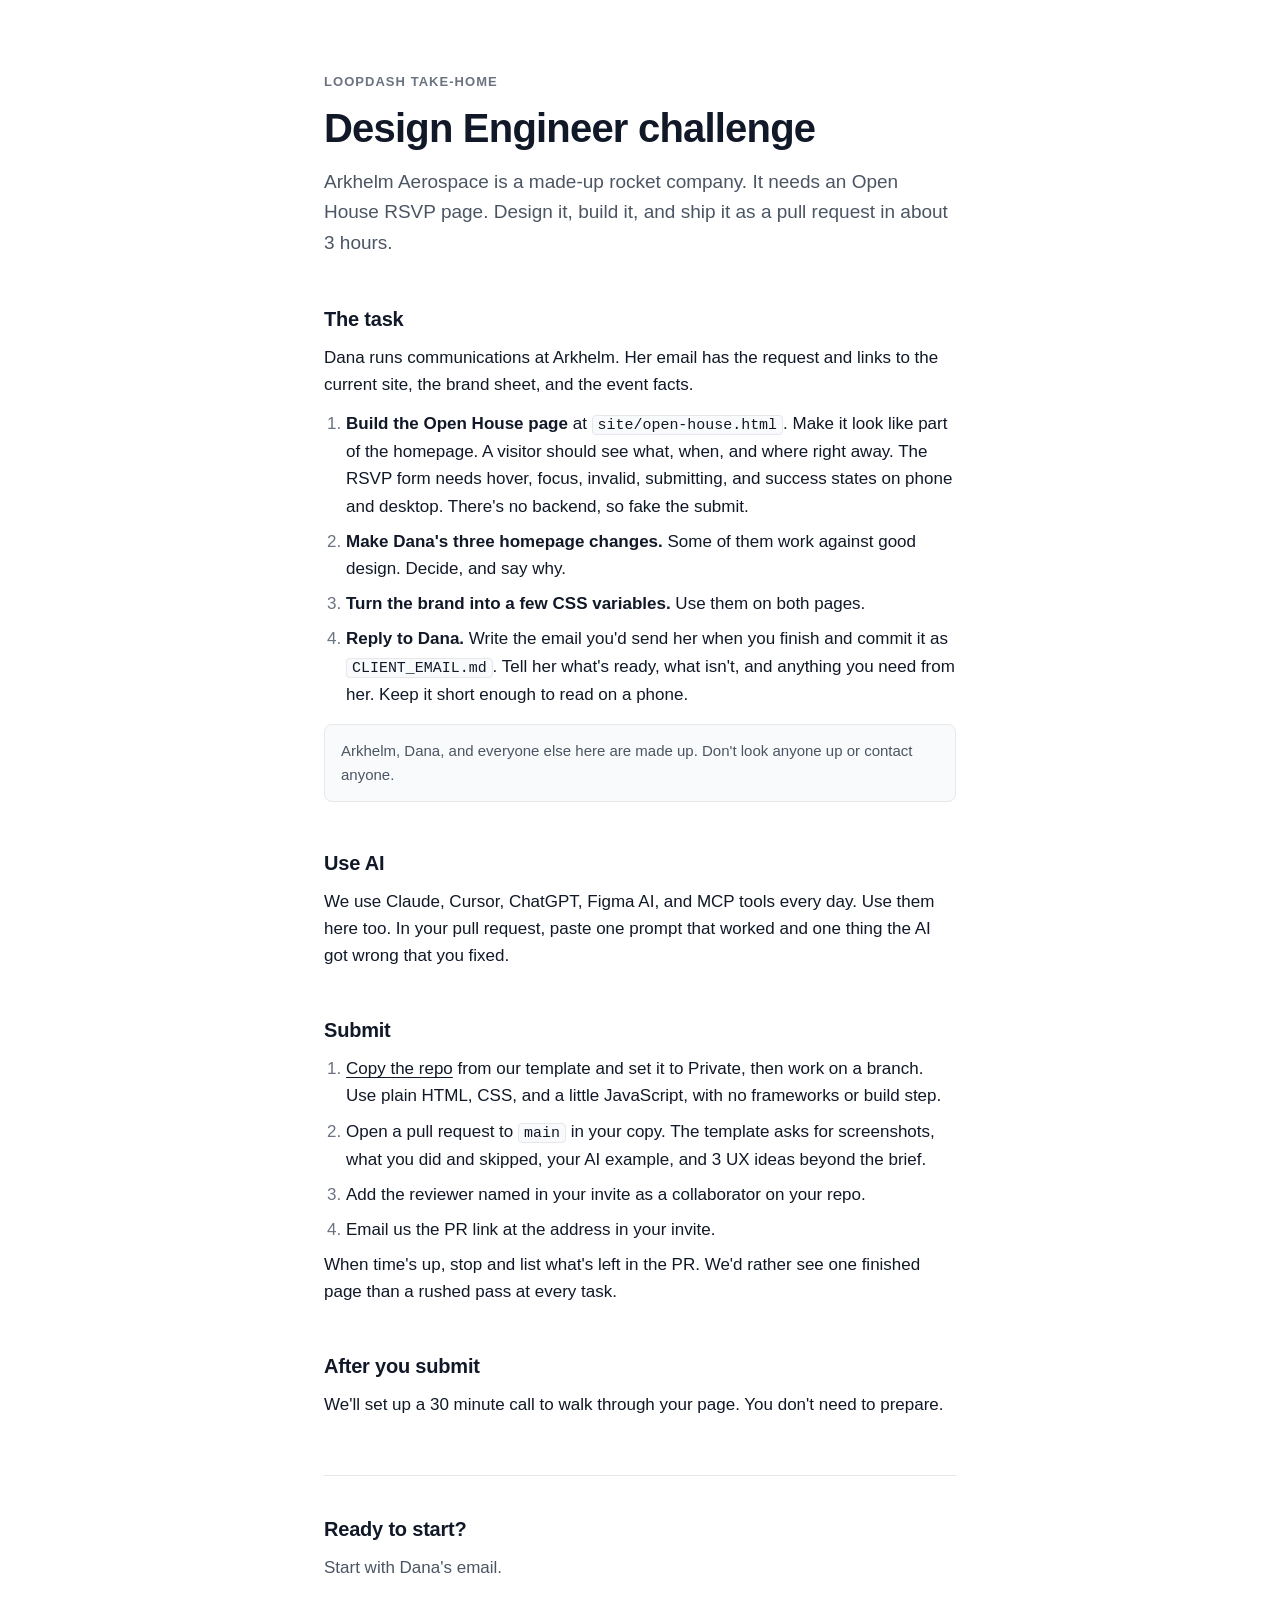
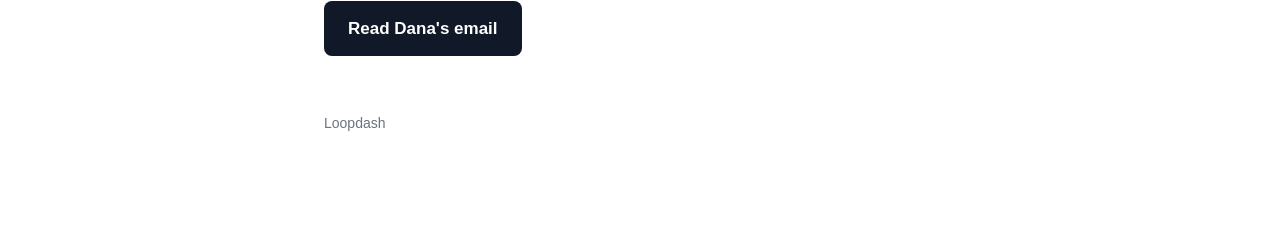
==== commit eb5e2c77: "Tell candidates to set the copy to Private" ====
--- a/index.html
+++ b/index.html
@@ -164,7 +164,7 @@
     <section aria-labelledby="submit">
       <h2 id="submit">Submit</h2>
       <ol>
-        <li><a href="https://github.com/new?template_name=design-engineer-challenge&amp;template_owner=loopdash">Make a private copy of the repo</a> from our template, then work on a branch. Use plain HTML, CSS, and a little JavaScript, with no frameworks or build step.</li>
+        <li><a href="https://github.com/new?template_name=design-engineer-challenge&amp;template_owner=loopdash">Copy the repo</a> from our template and set it to Private, then work on a branch. Use plain HTML, CSS, and a little JavaScript, with no frameworks or build step.</li>
         <li>Open a pull request to <code>main</code> in your copy. The template asks for screenshots, what you did and skipped, your AI example, and 3 UX ideas beyond the brief.</li>
         <li>Add the reviewer named in your invite as a collaborator on your repo.</li>
         <li>Email us the PR link at the address in your invite.</li>
